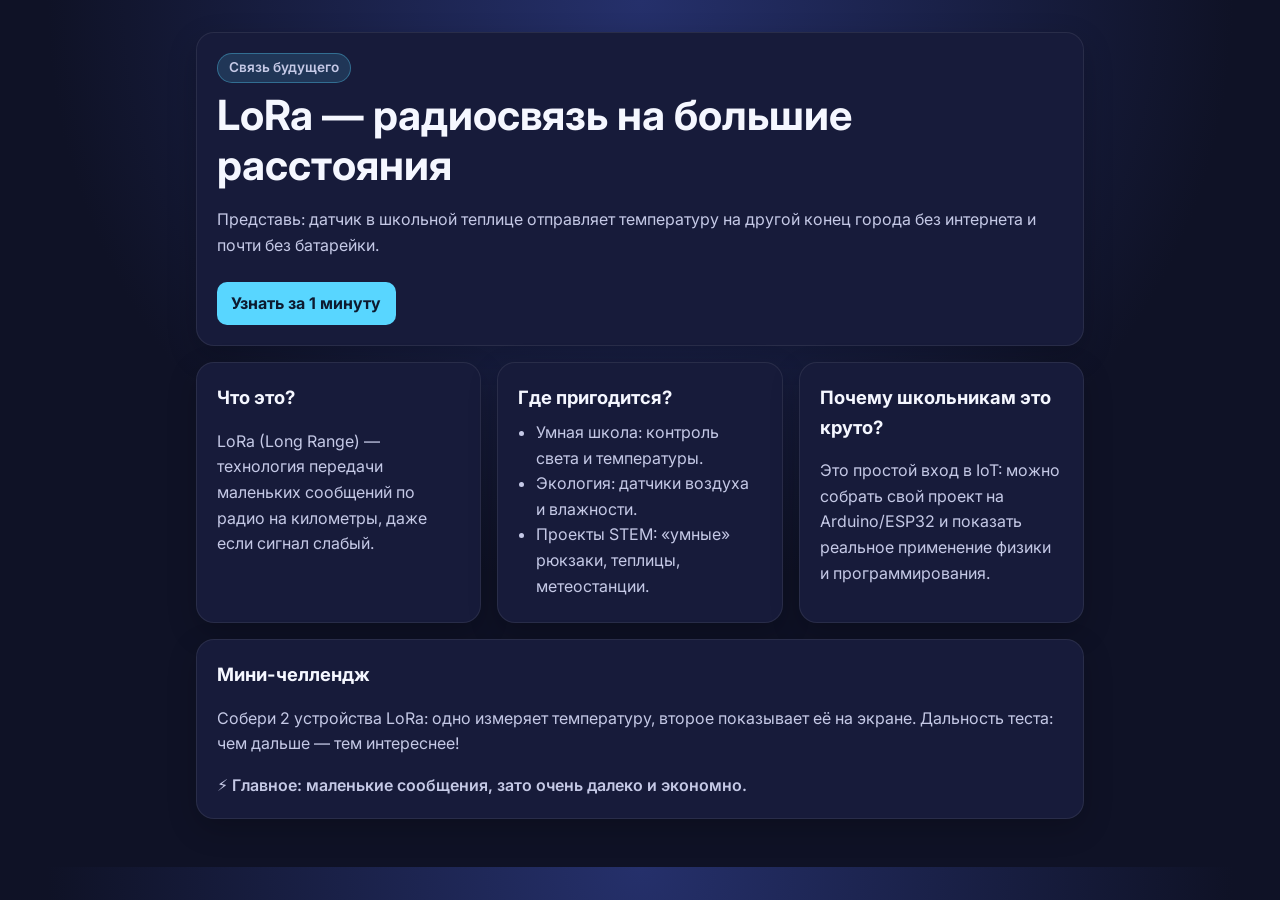
==== index.html @ f6febeea "Add short LoRa landing page for school audience" ====
<!doctype html>
<html lang="ru">
  <head>
    <meta charset="UTF-8" />
    <meta name="viewport" content="width=device-width, initial-scale=1.0" />
    <title>LoRa для школьников</title>
    <link rel="preconnect" href="https://fonts.googleapis.com" />
    <link rel="preconnect" href="https://fonts.gstatic.com" crossorigin />
    <link
      href="https://fonts.googleapis.com/css2?family=Inter:wght@400;600;800&display=swap"
      rel="stylesheet"
    />
    <link rel="stylesheet" href="styles.css" />
  </head>
  <body>
    <main class="landing">
      <section class="hero card">
        <p class="badge">Связь будущего</p>
        <h1>LoRa — радиосвязь на большие расстояния</h1>
        <p class="subtitle">
          Представь: датчик в школьной теплице отправляет температуру на другой конец города
          без интернета и почти без батарейки.
        </p>
        <a class="button" href="#facts">Узнать за 1 минуту</a>
      </section>

      <section id="facts" class="facts-grid">
        <article class="card">
          <h2>Что это?</h2>
          <p>
            LoRa (Long Range) — технология передачи маленьких сообщений по радио на километры,
            даже если сигнал слабый.
          </p>
        </article>

        <article class="card">
          <h2>Где пригодится?</h2>
          <ul>
            <li>Умная школа: контроль света и температуры.</li>
            <li>Экология: датчики воздуха и влажности.</li>
            <li>Проекты STEM: «умные» рюкзаки, теплицы, метеостанции.</li>
          </ul>
        </article>

        <article class="card">
          <h2>Почему школьникам это круто?</h2>
          <p>
            Это простой вход в IoT: можно собрать свой проект на Arduino/ESP32 и показать
            реальное применение физики и программирования.
          </p>
        </article>
      </section>

      <section class="cta card">
        <h2>Мини-челлендж</h2>
        <p>
          Собери 2 устройства LoRa: одно измеряет температуру, второе показывает её на экране.
          Дальность теста: чем дальше — тем интереснее!
        </p>
        <p class="note">⚡ Главное: маленькие сообщения, зато очень далеко и экономно.</p>
      </section>
    </main>
  </body>
</html>
---- styles.css ----
:root {
  --bg: #0f1226;
  --card: #1b2042;
  --accent: #58d6ff;
  --text: #f5f7ff;
  --muted: #c5c9e6;
}

* {
  box-sizing: border-box;
}

body {
  margin: 0;
  font-family: Inter, system-ui, -apple-system, sans-serif;
  color: var(--text);
  background: radial-gradient(circle at top, #25306b 0%, var(--bg) 55%);
  line-height: 1.6;
}

.landing {
  max-width: 920px;
  margin: 0 auto;
  padding: 2rem 1rem 3rem;
  display: grid;
  gap: 1rem;
}

.card {
  background: color-mix(in oklab, var(--card) 92%, black 8%);
  border: 1px solid rgba(255, 255, 255, 0.08);
  border-radius: 18px;
  padding: 1.25rem;
  box-shadow: 0 10px 30px rgba(0, 0, 0, 0.2);
}

.hero h1 {
  margin: 0.5rem 0;
  font-size: clamp(1.6rem, 4vw, 2.6rem);
  line-height: 1.2;
}

.subtitle,
.card p,
.card li {
  color: var(--muted);
}

.badge {
  display: inline-block;
  margin: 0;
  background: rgba(88, 214, 255, 0.15);
  color: var(--accent);
  border: 1px solid rgba(88, 214, 255, 0.35);
  border-radius: 999px;
  padding: 0.2rem 0.7rem;
  font-weight: 600;
  font-size: 0.85rem;
}

.button {
  display: inline-block;
  margin-top: 0.5rem;
  text-decoration: none;
  color: #0d1a2f;
  background: var(--accent);
  font-weight: 700;
  padding: 0.55rem 0.9rem;
  border-radius: 10px;
}

.facts-grid {
  display: grid;
  grid-template-columns: repeat(auto-fit, minmax(220px, 1fr));
  gap: 1rem;
}

h2 {
  margin-top: 0;
  margin-bottom: 0.45rem;
  font-size: 1.15rem;
}

ul {
  margin: 0;
  padding-left: 1.1rem;
}

.note {
  margin-bottom: 0;
  color: #dff8ff;
  font-weight: 600;
}
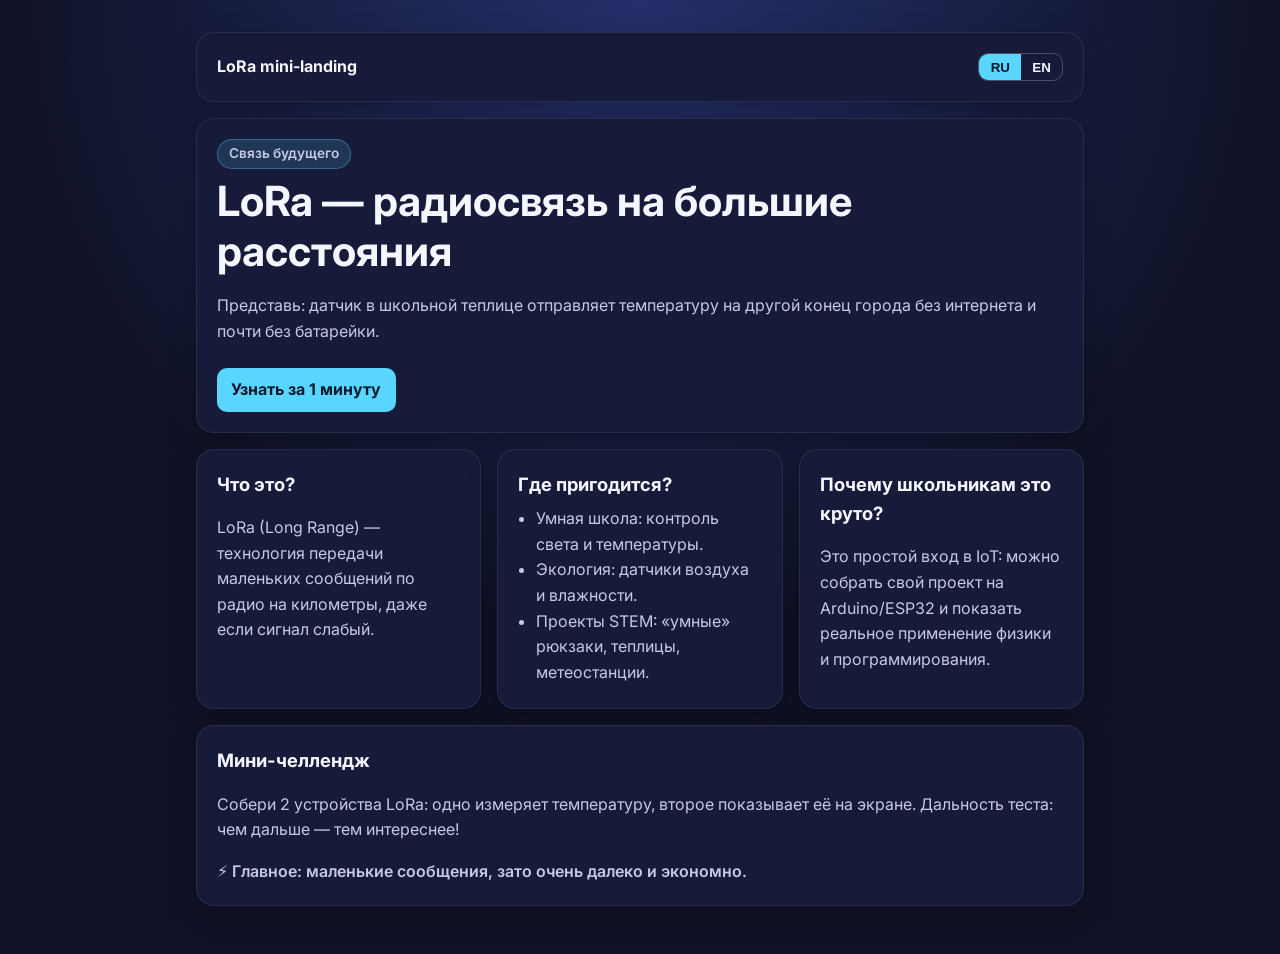
==== commit f7df1b4a: "Add Russian/English language switch to LoRa landing" ====
--- a/index.html
+++ b/index.html
@@ -3,7 +3,7 @@
   <head>
     <meta charset="UTF-8" />
     <meta name="viewport" content="width=device-width, initial-scale=1.0" />
-    <title>LoRa для школьников</title>
+    <title>LoRa for Students</title>
     <link rel="preconnect" href="https://fonts.googleapis.com" />
     <link rel="preconnect" href="https://fonts.gstatic.com" crossorigin />
     <link
@@ -14,37 +14,45 @@
   </head>
   <body>
     <main class="landing">
+      <header class="topbar card">
+        <strong data-i18n="logo">LoRa mini-landing</strong>
+        <div class="lang-switch" role="group" aria-label="Language switcher">
+          <button class="lang-btn active" data-lang="ru" type="button">RU</button>
+          <button class="lang-btn" data-lang="en" type="button">EN</button>
+        </div>
+      </header>
+
       <section class="hero card">
-        <p class="badge">Связь будущего</p>
-        <h1>LoRa — радиосвязь на большие расстояния</h1>
-        <p class="subtitle">
+        <p class="badge" data-i18n="badge">Связь будущего</p>
+        <h1 data-i18n="hero_title">LoRa — радиосвязь на большие расстояния</h1>
+        <p class="subtitle" data-i18n="hero_subtitle">
           Представь: датчик в школьной теплице отправляет температуру на другой конец города
           без интернета и почти без батарейки.
         </p>
-        <a class="button" href="#facts">Узнать за 1 минуту</a>
+        <a class="button" href="#facts" data-i18n="hero_cta">Узнать за 1 минуту</a>
       </section>
 
       <section id="facts" class="facts-grid">
         <article class="card">
-          <h2>Что это?</h2>
-          <p>
+          <h2 data-i18n="what_title">Что это?</h2>
+          <p data-i18n="what_text">
             LoRa (Long Range) — технология передачи маленьких сообщений по радио на километры,
             даже если сигнал слабый.
           </p>
         </article>
 
         <article class="card">
-          <h2>Где пригодится?</h2>
+          <h2 data-i18n="where_title">Где пригодится?</h2>
           <ul>
-            <li>Умная школа: контроль света и температуры.</li>
-            <li>Экология: датчики воздуха и влажности.</li>
-            <li>Проекты STEM: «умные» рюкзаки, теплицы, метеостанции.</li>
+            <li data-i18n="where_1">Умная школа: контроль света и температуры.</li>
+            <li data-i18n="where_2">Экология: датчики воздуха и влажности.</li>
+            <li data-i18n="where_3">Проекты STEM: «умные» рюкзаки, теплицы, метеостанции.</li>
           </ul>
         </article>
 
         <article class="card">
-          <h2>Почему школьникам это круто?</h2>
-          <p>
+          <h2 data-i18n="why_title">Почему школьникам это круто?</h2>
+          <p data-i18n="why_text">
             Это простой вход в IoT: можно собрать свой проект на Arduino/ESP32 и показать
             реальное применение физики и программирования.
           </p>
@@ -52,13 +60,87 @@
       </section>
 
       <section class="cta card">
-        <h2>Мини-челлендж</h2>
-        <p>
+        <h2 data-i18n="challenge_title">Мини-челлендж</h2>
+        <p data-i18n="challenge_text">
           Собери 2 устройства LoRa: одно измеряет температуру, второе показывает её на экране.
           Дальность теста: чем дальше — тем интереснее!
         </p>
-        <p class="note">⚡ Главное: маленькие сообщения, зато очень далеко и экономно.</p>
+        <p class="note" data-i18n="challenge_note">
+          ⚡ Главное: маленькие сообщения, зато очень далеко и экономно.
+        </p>
       </section>
     </main>
+
+    <script>
+      const translations = {
+        ru: {
+          logo: "LoRa mini-landing",
+          badge: "Связь будущего",
+          hero_title: "LoRa — радиосвязь на большие расстояния",
+          hero_subtitle:
+            "Представь: датчик в школьной теплице отправляет температуру на другой конец города без интернета и почти без батарейки.",
+          hero_cta: "Узнать за 1 минуту",
+          what_title: "Что это?",
+          what_text:
+            "LoRa (Long Range) — технология передачи маленьких сообщений по радио на километры, даже если сигнал слабый.",
+          where_title: "Где пригодится?",
+          where_1: "Умная школа: контроль света и температуры.",
+          where_2: "Экология: датчики воздуха и влажности.",
+          where_3: "Проекты STEM: «умные» рюкзаки, теплицы, метеостанции.",
+          why_title: "Почему школьникам это круто?",
+          why_text:
+            "Это простой вход в IoT: можно собрать свой проект на Arduino/ESP32 и показать реальное применение физики и программирования.",
+          challenge_title: "Мини-челлендж",
+          challenge_text:
+            "Собери 2 устройства LoRa: одно измеряет температуру, второе показывает её на экране. Дальность теста: чем дальше — тем интереснее!",
+          challenge_note: "⚡ Главное: маленькие сообщения, зато очень далеко и экономно."
+        },
+        en: {
+          logo: "LoRa mini-landing",
+          badge: "Future-ready communication",
+          hero_title: "LoRa — long-range radio communication",
+          hero_subtitle:
+            "Imagine this: a sensor in a school greenhouse sends temperature data across the city without internet and with tiny battery usage.",
+          hero_cta: "Learn in 1 minute",
+          what_title: "What is it?",
+          what_text:
+            "LoRa (Long Range) is a technology for sending small radio messages over kilometers, even with weak signal.",
+          where_title: "Where can it help?",
+          where_1: "Smart school: light and temperature monitoring.",
+          where_2: "Ecology: air quality and humidity sensors.",
+          where_3: "STEM projects: smart backpacks, greenhouses, weather stations.",
+          why_title: "Why is it cool for students?",
+          why_text:
+            "It is an easy entry into IoT: build a project with Arduino/ESP32 and show real-world use of physics and coding.",
+          challenge_title: "Mini challenge",
+          challenge_text:
+            "Build 2 LoRa devices: one measures temperature, the other displays it on screen. Test who can reach the longest distance!",
+          challenge_note: "⚡ Key point: tiny messages, but very far and power-efficient."
+        }
+      };
+
+      const langButtons = document.querySelectorAll('.lang-btn');
+      const translatable = document.querySelectorAll('[data-i18n]');
+
+      function setLanguage(lang) {
+        const dict = translations[lang] || translations.ru;
+        document.documentElement.lang = lang;
+
+        translatable.forEach((el) => {
+          const key = el.dataset.i18n;
+          if (dict[key]) el.textContent = dict[key];
+        });
+
+        langButtons.forEach((btn) => {
+          btn.classList.toggle('active', btn.dataset.lang === lang);
+        });
+      }
+
+      langButtons.forEach((btn) => {
+        btn.addEventListener('click', () => setLanguage(btn.dataset.lang));
+      });
+
+      setLanguage('ru');
+    </script>
   </body>
 </html>
--- a/styles.css
+++ b/styles.css
@@ -32,6 +32,41 @@
   border-radius: 18px;
   padding: 1.25rem;
   box-shadow: 0 10px 30px rgba(0, 0, 0, 0.2);
+}
+
+.topbar {
+  display: flex;
+  align-items: center;
+  justify-content: space-between;
+  gap: 1rem;
+}
+
+.lang-switch {
+  display: inline-flex;
+  border: 1px solid rgba(255, 255, 255, 0.22);
+  border-radius: 10px;
+  overflow: hidden;
+}
+
+.lang-btn {
+  appearance: none;
+  border: 0;
+  background: transparent;
+  color: var(--text);
+  padding: 0.35rem 0.7rem;
+  font-weight: 700;
+  cursor: pointer;
+}
+
+.lang-btn.active {
+  background: var(--accent);
+  color: #081627;
+}
+
+.lang-btn:focus-visible,
+.button:focus-visible {
+  outline: 2px solid var(--accent);
+  outline-offset: 2px;
 }
 
 .hero h1 {
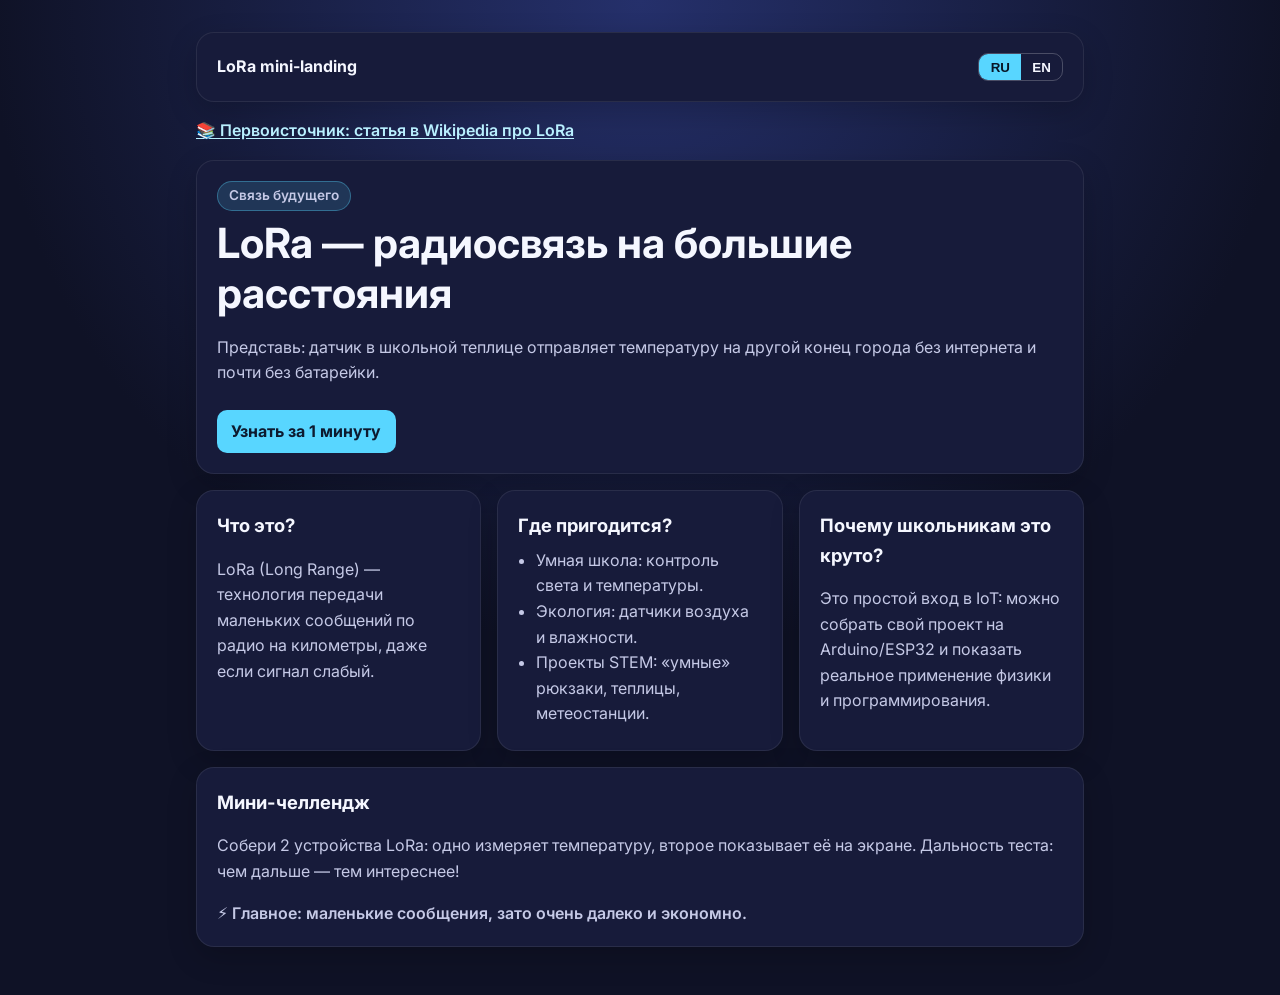
==== commit 286033be: "Add Wikipedia source link with language-aware URL" ====
--- a/index.html
+++ b/index.html
@@ -21,6 +21,18 @@
           <button class="lang-btn" data-lang="en" type="button">EN</button>
         </div>
       </header>
+
+      <p class="source-link">
+        <a
+          href="https://ru.wikipedia.org/wiki/LoRa"
+          target="_blank"
+          rel="noopener noreferrer"
+          data-i18n="wiki_link"
+          data-i18n-href="wiki_href"
+        >
+          📚 Первоисточник: статья в Wikipedia про LoRa
+        </a>
+      </p>
 
       <section class="hero card">
         <p class="badge" data-i18n="badge">Связь будущего</p>
@@ -75,6 +87,8 @@
       const translations = {
         ru: {
           logo: "LoRa mini-landing",
+          wiki_link: "📚 Первоисточник: статья в Wikipedia про LoRa",
+          wiki_href: "https://ru.wikipedia.org/wiki/LoRa",
           badge: "Связь будущего",
           hero_title: "LoRa — радиосвязь на большие расстояния",
           hero_subtitle:
@@ -97,6 +111,8 @@
         },
         en: {
           logo: "LoRa mini-landing",
+          wiki_link: "📚 Source: Wikipedia article about LoRa",
+          wiki_href: "https://en.wikipedia.org/wiki/LoRa",
           badge: "Future-ready communication",
           hero_title: "LoRa — long-range radio communication",
           hero_subtitle:
@@ -121,6 +137,7 @@
 
       const langButtons = document.querySelectorAll('.lang-btn');
       const translatable = document.querySelectorAll('[data-i18n]');
+      const translatableHref = document.querySelectorAll('[data-i18n-href]');
 
       function setLanguage(lang) {
         const dict = translations[lang] || translations.ru;
@@ -129,6 +146,11 @@
         translatable.forEach((el) => {
           const key = el.dataset.i18n;
           if (dict[key]) el.textContent = dict[key];
+        });
+
+        translatableHref.forEach((el) => {
+          const key = el.dataset.i18nHref;
+          if (dict[key]) el.setAttribute('href', dict[key]);
         });
 
         langButtons.forEach((btn) => {
--- a/styles.css
+++ b/styles.css
@@ -69,6 +69,22 @@
   outline-offset: 2px;
 }
 
+
+.source-link {
+  margin: 0;
+}
+
+.source-link a {
+  color: #b9f0ff;
+  text-decoration: underline;
+  text-underline-offset: 2px;
+  font-weight: 600;
+}
+
+.source-link a:hover {
+  color: #ffffff;
+}
+
 .hero h1 {
   margin: 0.5rem 0;
   font-size: clamp(1.6rem, 4vw, 2.6rem);
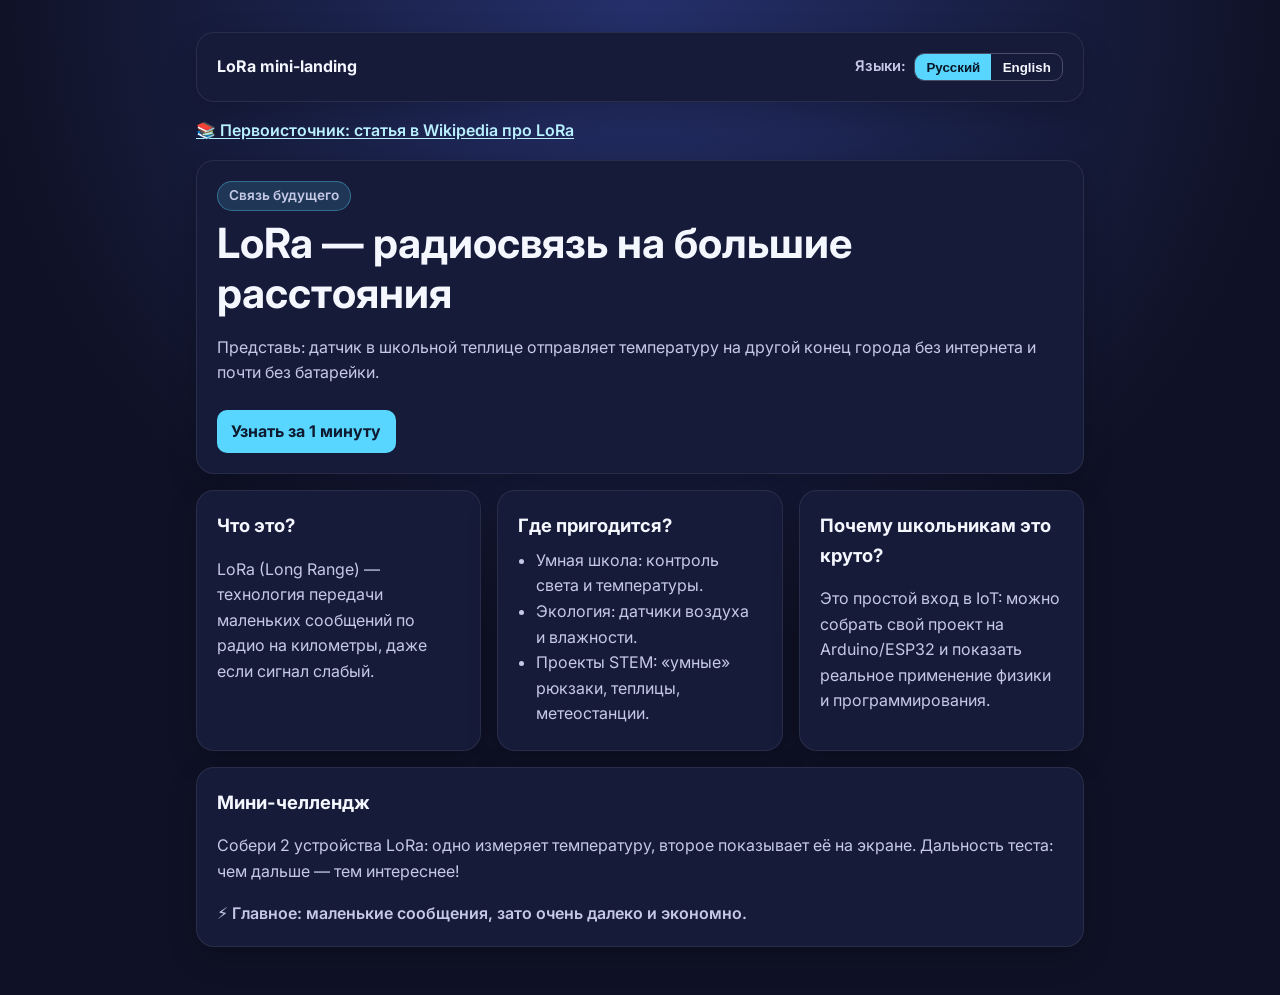
==== commit 7071af94: "Move i18n logic to TypeScript and external script" ====
--- a/index.html
+++ b/index.html
@@ -11,14 +11,22 @@
       rel="stylesheet"
     />
     <link rel="stylesheet" href="styles.css" />
+    <script src="app.js" defer></script>
   </head>
   <body>
     <main class="landing">
       <header class="topbar card">
         <strong data-i18n="logo">LoRa mini-landing</strong>
-        <div class="lang-switch" role="group" aria-label="Language switcher">
-          <button class="lang-btn active" data-lang="ru" type="button">RU</button>
-          <button class="lang-btn" data-lang="en" type="button">EN</button>
+        <div class="lang-picker">
+          <span class="lang-label" data-i18n="lang_label">Языки:</span>
+          <div class="lang-switch" role="group" aria-label="Language switcher">
+            <button class="lang-btn active" data-lang="ru" type="button" aria-label="Русский">
+              Русский
+            </button>
+            <button class="lang-btn" data-lang="en" type="button" aria-label="English">
+              English
+            </button>
+          </div>
         </div>
       </header>
 
@@ -38,8 +46,8 @@
         <p class="badge" data-i18n="badge">Связь будущего</p>
         <h1 data-i18n="hero_title">LoRa — радиосвязь на большие расстояния</h1>
         <p class="subtitle" data-i18n="hero_subtitle">
-          Представь: датчик в школьной теплице отправляет температуру на другой конец города
-          без интернета и почти без батарейки.
+          Представь: датчик в школьной теплице отправляет температуру на другой конец города без
+          интернета и почти без батарейки.
         </p>
         <a class="button" href="#facts" data-i18n="hero_cta">Узнать за 1 минуту</a>
       </section>
@@ -65,8 +73,8 @@
         <article class="card">
           <h2 data-i18n="why_title">Почему школьникам это круто?</h2>
           <p data-i18n="why_text">
-            Это простой вход в IoT: можно собрать свой проект на Arduino/ESP32 и показать
-            реальное применение физики и программирования.
+            Это простой вход в IoT: можно собрать свой проект на Arduino/ESP32 и показать реальное
+            применение физики и программирования.
           </p>
         </article>
       </section>
@@ -82,87 +90,5 @@
         </p>
       </section>
     </main>
-
-    <script>
-      const translations = {
-        ru: {
-          logo: "LoRa mini-landing",
-          wiki_link: "📚 Первоисточник: статья в Wikipedia про LoRa",
-          wiki_href: "https://ru.wikipedia.org/wiki/LoRa",
-          badge: "Связь будущего",
-          hero_title: "LoRa — радиосвязь на большие расстояния",
-          hero_subtitle:
-            "Представь: датчик в школьной теплице отправляет температуру на другой конец города без интернета и почти без батарейки.",
-          hero_cta: "Узнать за 1 минуту",
-          what_title: "Что это?",
-          what_text:
-            "LoRa (Long Range) — технология передачи маленьких сообщений по радио на километры, даже если сигнал слабый.",
-          where_title: "Где пригодится?",
-          where_1: "Умная школа: контроль света и температуры.",
-          where_2: "Экология: датчики воздуха и влажности.",
-          where_3: "Проекты STEM: «умные» рюкзаки, теплицы, метеостанции.",
-          why_title: "Почему школьникам это круто?",
-          why_text:
-            "Это простой вход в IoT: можно собрать свой проект на Arduino/ESP32 и показать реальное применение физики и программирования.",
-          challenge_title: "Мини-челлендж",
-          challenge_text:
-            "Собери 2 устройства LoRa: одно измеряет температуру, второе показывает её на экране. Дальность теста: чем дальше — тем интереснее!",
-          challenge_note: "⚡ Главное: маленькие сообщения, зато очень далеко и экономно."
-        },
-        en: {
-          logo: "LoRa mini-landing",
-          wiki_link: "📚 Source: Wikipedia article about LoRa",
-          wiki_href: "https://en.wikipedia.org/wiki/LoRa",
-          badge: "Future-ready communication",
-          hero_title: "LoRa — long-range radio communication",
-          hero_subtitle:
-            "Imagine this: a sensor in a school greenhouse sends temperature data across the city without internet and with tiny battery usage.",
-          hero_cta: "Learn in 1 minute",
-          what_title: "What is it?",
-          what_text:
-            "LoRa (Long Range) is a technology for sending small radio messages over kilometers, even with weak signal.",
-          where_title: "Where can it help?",
-          where_1: "Smart school: light and temperature monitoring.",
-          where_2: "Ecology: air quality and humidity sensors.",
-          where_3: "STEM projects: smart backpacks, greenhouses, weather stations.",
-          why_title: "Why is it cool for students?",
-          why_text:
-            "It is an easy entry into IoT: build a project with Arduino/ESP32 and show real-world use of physics and coding.",
-          challenge_title: "Mini challenge",
-          challenge_text:
-            "Build 2 LoRa devices: one measures temperature, the other displays it on screen. Test who can reach the longest distance!",
-          challenge_note: "⚡ Key point: tiny messages, but very far and power-efficient."
-        }
-      };
-
-      const langButtons = document.querySelectorAll('.lang-btn');
-      const translatable = document.querySelectorAll('[data-i18n]');
-      const translatableHref = document.querySelectorAll('[data-i18n-href]');
-
-      function setLanguage(lang) {
-        const dict = translations[lang] || translations.ru;
-        document.documentElement.lang = lang;
-
-        translatable.forEach((el) => {
-          const key = el.dataset.i18n;
-          if (dict[key]) el.textContent = dict[key];
-        });
-
-        translatableHref.forEach((el) => {
-          const key = el.dataset.i18nHref;
-          if (dict[key]) el.setAttribute('href', dict[key]);
-        });
-
-        langButtons.forEach((btn) => {
-          btn.classList.toggle('active', btn.dataset.lang === lang);
-        });
-      }
-
-      langButtons.forEach((btn) => {
-        btn.addEventListener('click', () => setLanguage(btn.dataset.lang));
-      });
-
-      setLanguage('ru');
-    </script>
   </body>
 </html>
--- a/styles.css
+++ b/styles.css
@@ -39,6 +39,18 @@
   align-items: center;
   justify-content: space-between;
   gap: 1rem;
+}
+
+.lang-picker {
+  display: inline-flex;
+  align-items: center;
+  gap: 0.5rem;
+}
+
+.lang-label {
+  color: var(--muted);
+  font-size: 0.92rem;
+  font-weight: 600;
 }
 
 .lang-switch {
